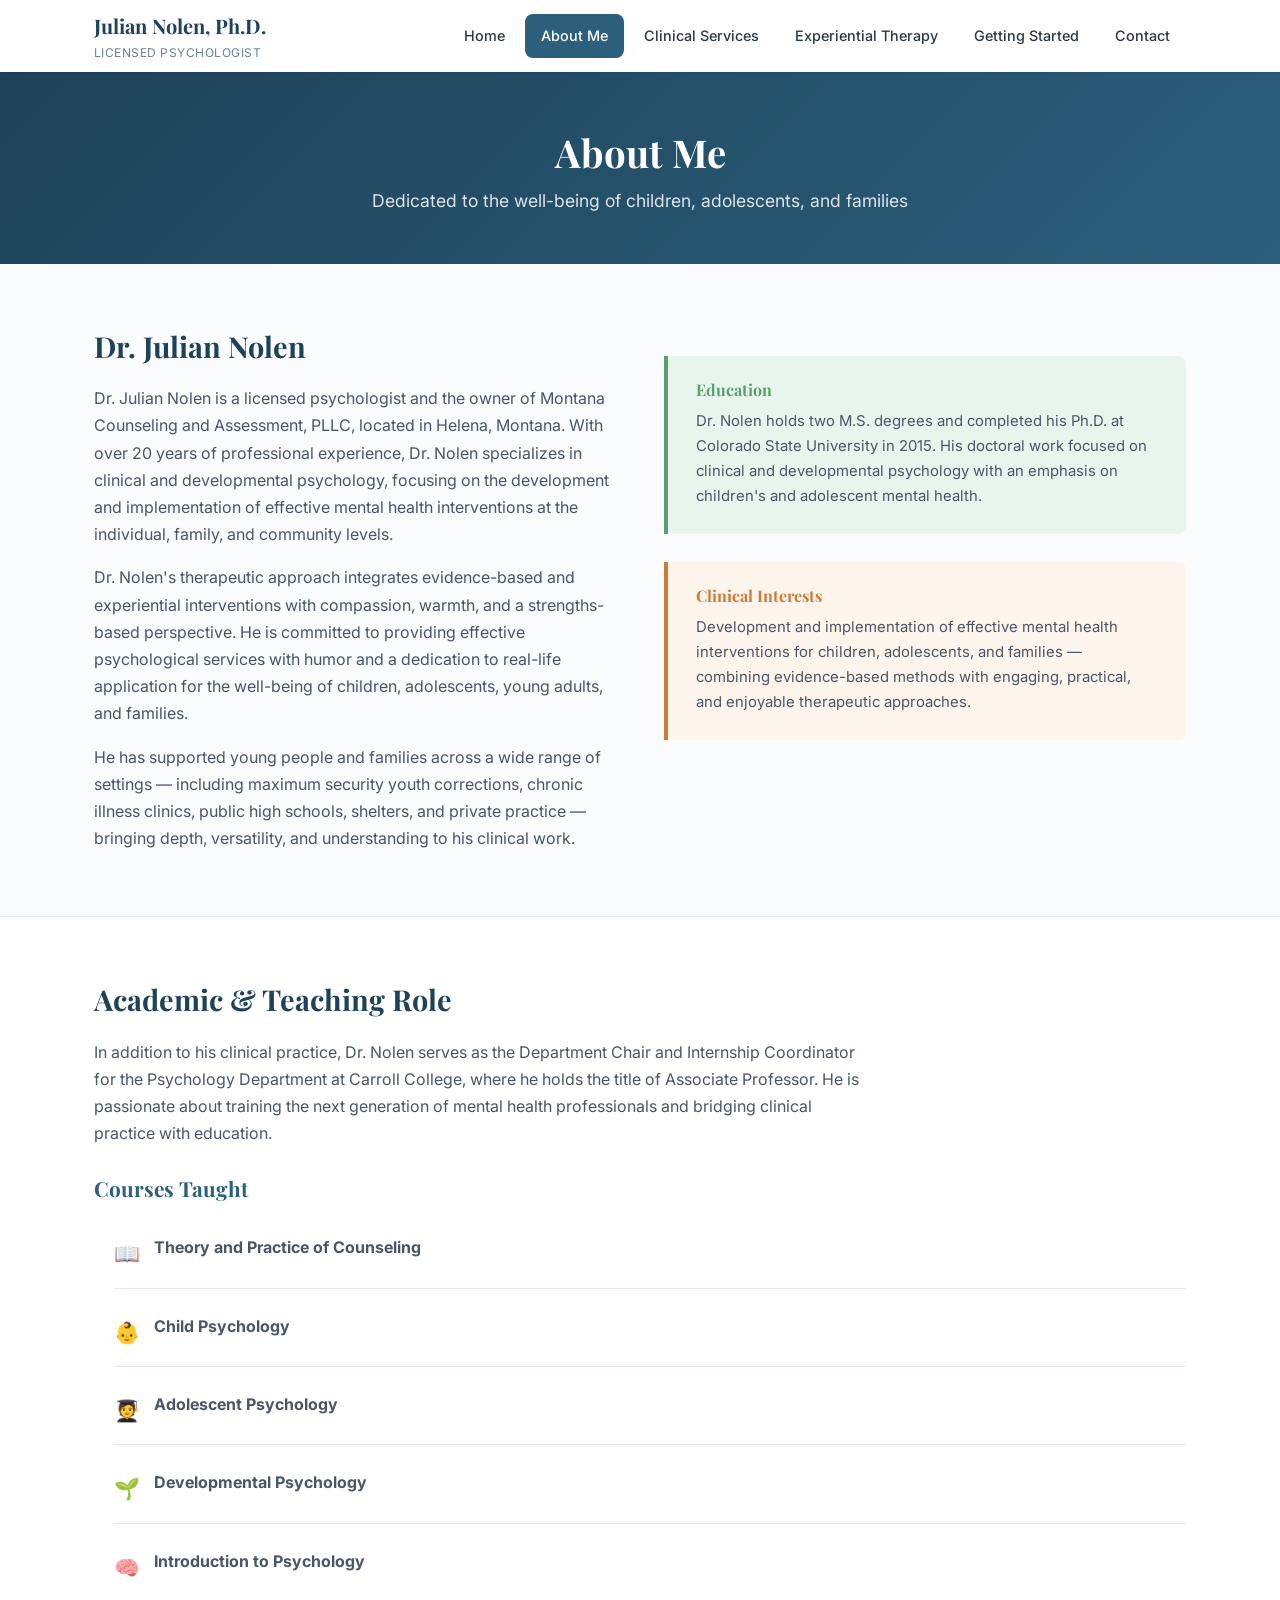
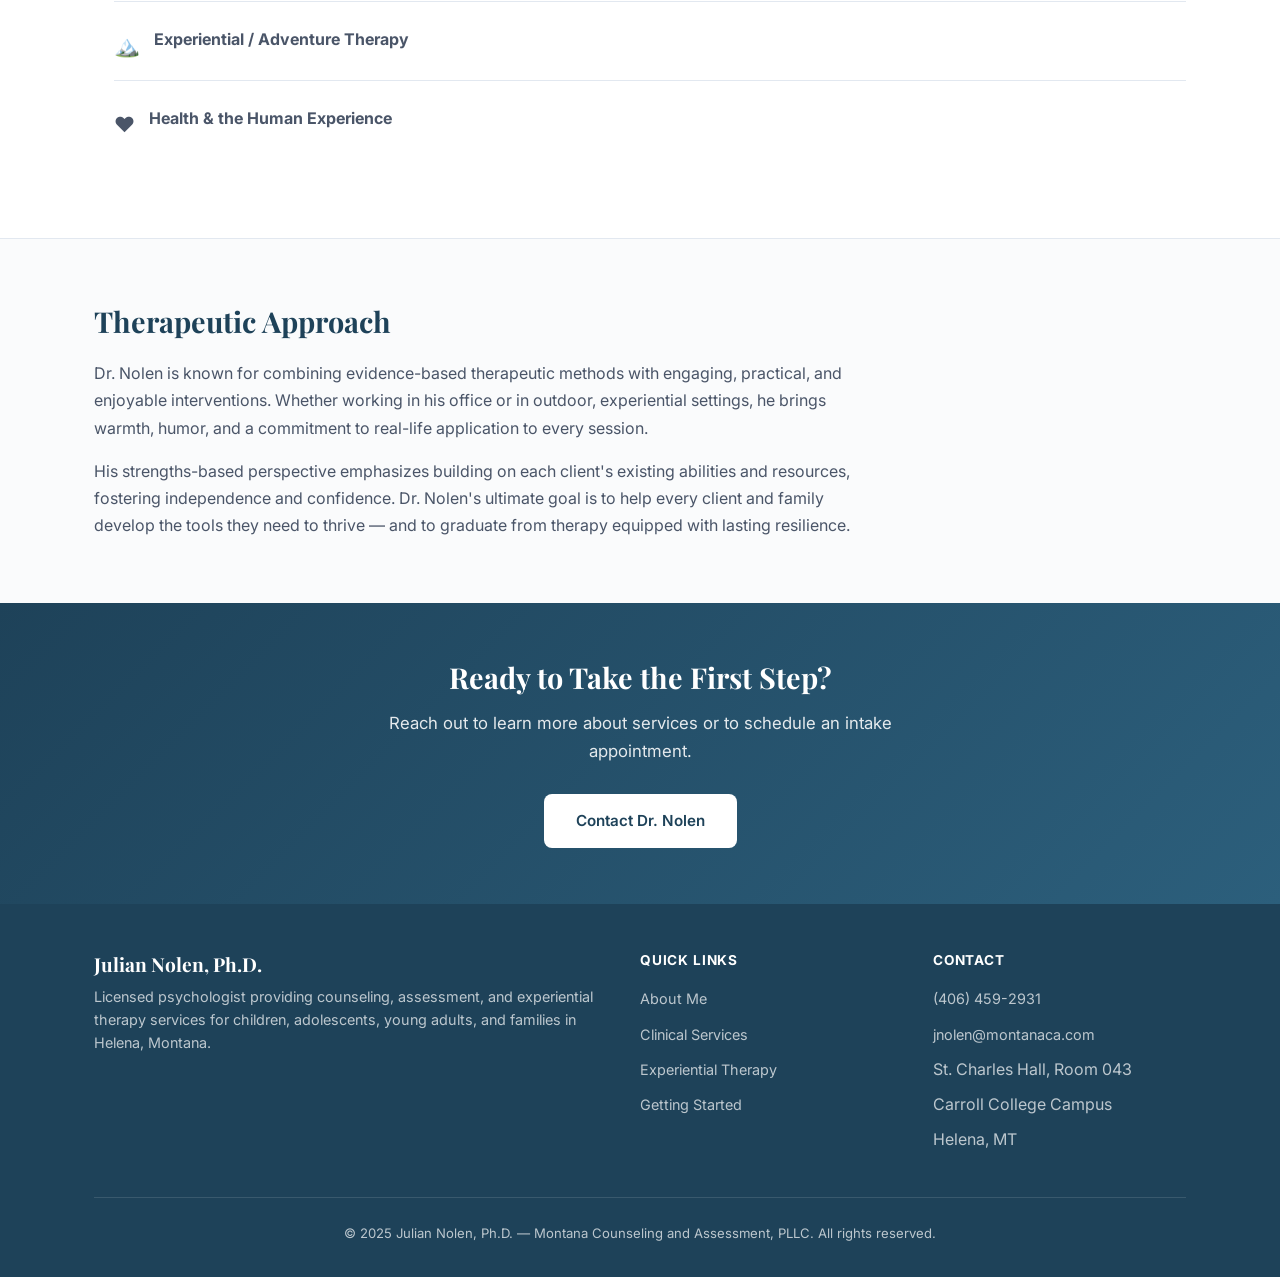
==== about.html @ 80edbf6d "Build complete professional website for Dr. Julian Nolen's clinical practice Create 6-page static we" ====
<!DOCTYPE html>
<html lang="en">
<head>
  <meta charset="UTF-8">
  <meta name="viewport" content="width=device-width, initial-scale=1.0">
  <meta name="description" content="Learn about Dr. Julian Nolen — licensed psychologist, Associate Professor at Carroll College, with over 20 years of experience supporting children, adolescents, and families.">
  <title>About Me — Julian Nolen, Ph.D.</title>
  <link rel="preconnect" href="https://fonts.googleapis.com">
  <link rel="preconnect" href="https://fonts.gstatic.com" crossorigin>
  <link href="https://fonts.googleapis.com/css2?family=Inter:wght@300;400;500;600;700&family=Playfair+Display:wght@500;600;700&display=swap" rel="stylesheet">
  <link rel="stylesheet" href="styles.css">
</head>
<body>

  <!-- Header -->
  <header class="site-header">
    <div class="container">
      <a href="index.html" class="site-logo">
        Julian Nolen, Ph.D.
        <span>Licensed Psychologist</span>
      </a>
      <button class="nav-toggle" aria-label="Open navigation menu" onclick="document.querySelector('.main-nav').classList.toggle('open')">
        <span></span><span></span><span></span>
      </button>
      <nav class="main-nav" aria-label="Main navigation">
        <ul>
          <li><a href="index.html">Home</a></li>
          <li><a href="about.html" class="active">About Me</a></li>
          <li><a href="clinical-services.html">Clinical Services</a></li>
          <li><a href="experiential-therapy.html">Experiential Therapy</a></li>
          <li><a href="getting-started.html">Getting Started</a></li>
          <li><a href="contact.html">Contact</a></li>
        </ul>
      </nav>
    </div>
  </header>

  <!-- Page Header -->
  <section class="page-header">
    <div class="container">
      <h1>About Me</h1>
      <p>Dedicated to the well-being of children, adolescents, and families</p>
    </div>
  </section>

  <!-- Bio -->
  <section class="content-section">
    <div class="container">
      <div class="two-col">
        <div>
          <h2>Dr. Julian Nolen</h2>
          <p>Dr. Julian Nolen is a licensed psychologist and the owner of Montana Counseling and Assessment, PLLC, located in Helena, Montana. With over 20 years of professional experience, Dr. Nolen specializes in clinical and developmental psychology, focusing on the development and implementation of effective mental health interventions at the individual, family, and community levels.</p>
          <p>Dr. Nolen's therapeutic approach integrates evidence-based and experiential interventions with compassion, warmth, and a strengths-based perspective. He is committed to providing effective psychological services with humor and a dedication to real-life application for the well-being of children, adolescents, young adults, and families.</p>
          <p>He has supported young people and families across a wide range of settings — including maximum security youth corrections, chronic illness clinics, public high schools, shelters, and private practice — bringing depth, versatility, and understanding to his clinical work.</p>
        </div>
        <div>
          <div class="info-box info-box--green">
            <h4>Education</h4>
            <p>Dr. Nolen holds two M.S. degrees and completed his Ph.D. at Colorado State University in 2015. His doctoral work focused on clinical and developmental psychology with an emphasis on children's and adolescent mental health.</p>
          </div>
          <div class="info-box">
            <h4>Clinical Interests</h4>
            <p>Development and implementation of effective mental health interventions for children, adolescents, and families — combining evidence-based methods with engaging, practical, and enjoyable therapeutic approaches.</p>
          </div>
        </div>
      </div>
    </div>
  </section>

  <!-- Academic Role -->
  <section class="content-section" style="background:var(--color-white);">
    <div class="container">
      <h2>Academic &amp; Teaching Role</h2>
      <p>In addition to his clinical practice, Dr. Nolen serves as the Department Chair and Internship Coordinator for the Psychology Department at Carroll College, where he holds the title of Associate Professor. He is passionate about training the next generation of mental health professionals and bridging clinical practice with education.</p>

      <h3 style="margin-top:28px;">Courses Taught</h3>
      <ul class="feature-list">
        <li>
          <span class="icon">📖</span>
          <div>
            <strong>Theory and Practice of Counseling</strong>
          </div>
        </li>
        <li>
          <span class="icon">👶</span>
          <div>
            <strong>Child Psychology</strong>
          </div>
        </li>
        <li>
          <span class="icon">🧑‍🎓</span>
          <div>
            <strong>Adolescent Psychology</strong>
          </div>
        </li>
        <li>
          <span class="icon">🌱</span>
          <div>
            <strong>Developmental Psychology</strong>
          </div>
        </li>
        <li>
          <span class="icon">🧠</span>
          <div>
            <strong>Introduction to Psychology</strong>
          </div>
        </li>
        <li>
          <span class="icon">🏔️</span>
          <div>
            <strong>Experiential / Adventure Therapy</strong>
          </div>
        </li>
        <li>
          <span class="icon">❤️</span>
          <div>
            <strong>Health &amp; the Human Experience</strong>
          </div>
        </li>
      </ul>
    </div>
  </section>

  <!-- Approach -->
  <section class="content-section">
    <div class="container">
      <h2>Therapeutic Approach</h2>
      <p>Dr. Nolen is known for combining evidence-based therapeutic methods with engaging, practical, and enjoyable interventions. Whether working in his office or in outdoor, experiential settings, he brings warmth, humor, and a commitment to real-life application to every session.</p>
      <p>His strengths-based perspective emphasizes building on each client's existing abilities and resources, fostering independence and confidence. Dr. Nolen's ultimate goal is to help every client and family develop the tools they need to thrive — and to graduate from therapy equipped with lasting resilience.</p>
    </div>
  </section>

  <!-- CTA -->
  <section class="cta-banner">
    <div class="container">
      <h2>Ready to Take the First Step?</h2>
      <p>Reach out to learn more about services or to schedule an intake appointment.</p>
      <a href="contact.html" class="btn btn--primary">Contact Dr. Nolen</a>
    </div>
  </section>

  <!-- Footer -->
  <footer class="site-footer">
    <div class="container">
      <div class="footer-grid">
        <div class="footer-brand">
          <h3>Julian Nolen, Ph.D.</h3>
          <p>Licensed psychologist providing counseling, assessment, and experiential therapy services for children, adolescents, young adults, and families in Helena, Montana.</p>
        </div>
        <div>
          <h4>Quick Links</h4>
          <ul>
            <li><a href="about.html">About Me</a></li>
            <li><a href="clinical-services.html">Clinical Services</a></li>
            <li><a href="experiential-therapy.html">Experiential Therapy</a></li>
            <li><a href="getting-started.html">Getting Started</a></li>
          </ul>
        </div>
        <div>
          <h4>Contact</h4>
          <ul>
            <li><a href="tel:+14064592931">(406) 459-2931</a></li>
            <li><a href="mailto:jnolen@montanaca.com">jnolen@montanaca.com</a></li>
            <li>St. Charles Hall, Room 043</li>
            <li>Carroll College Campus</li>
            <li>Helena, MT</li>
          </ul>
        </div>
      </div>
      <div class="footer-bottom">
        <p>&copy; 2025 Julian Nolen, Ph.D. &mdash; Montana Counseling and Assessment, PLLC. All rights reserved.</p>
      </div>
    </div>
  </footer>

</body>
</html>
---- styles.css ----
/* ============================================
   Dr. Julian Nolen, Ph.D. — Professional Website
   ============================================ */

/* --- CSS Custom Properties --- */
:root {
  --color-primary: #2c5f7c;
  --color-primary-dark: #1e4259;
  --color-primary-light: #3d7fa3;
  --color-accent: #5a9e6f;
  --color-accent-light: #e8f5ec;
  --color-warm: #c97b3a;
  --color-warm-light: #fdf5ec;
  --color-bg: #fafbfc;
  --color-white: #ffffff;
  --color-text: #2d3748;
  --color-text-light: #4a5568;
  --color-text-muted: #718096;
  --color-border: #e2e8f0;
  --color-hero-overlay: rgba(30, 66, 89, 0.82);
  --font-heading: 'Playfair Display', Georgia, 'Times New Roman', serif;
  --font-body: 'Inter', -apple-system, BlinkMacSystemFont, 'Segoe UI', Roboto, sans-serif;
  --shadow-sm: 0 1px 3px rgba(0,0,0,0.08);
  --shadow-md: 0 4px 12px rgba(0,0,0,0.1);
  --shadow-lg: 0 10px 30px rgba(0,0,0,0.12);
  --radius: 8px;
  --max-width: 1140px;
}

/* --- Reset & Base --- */
*, *::before, *::after {
  margin: 0;
  padding: 0;
  box-sizing: border-box;
}

html {
  scroll-behavior: smooth;
  font-size: 16px;
}

body {
  font-family: var(--font-body);
  color: var(--color-text);
  background: var(--color-bg);
  line-height: 1.7;
  -webkit-font-smoothing: antialiased;
}

img {
  max-width: 100%;
  height: auto;
  display: block;
}

a {
  color: var(--color-primary);
  text-decoration: none;
  transition: color 0.2s ease;
}

a:hover {
  color: var(--color-primary-light);
}

h1, h2, h3, h4 {
  font-family: var(--font-heading);
  color: var(--color-primary-dark);
  line-height: 1.3;
}

/* --- Utility --- */
.container {
  max-width: var(--max-width);
  margin: 0 auto;
  padding: 0 24px;
}

.section {
  padding: 80px 0;
}

.section--alt {
  background: var(--color-white);
}

.text-center {
  text-align: center;
}

.sr-only {
  position: absolute;
  width: 1px;
  height: 1px;
  margin: -1px;
  padding: 0;
  overflow: hidden;
  clip: rect(0,0,0,0);
  border: 0;
}

/* --- Header / Navigation --- */
.site-header {
  background: var(--color-white);
  box-shadow: var(--shadow-sm);
  position: sticky;
  top: 0;
  z-index: 100;
}

.site-header .container {
  display: flex;
  align-items: center;
  justify-content: space-between;
  padding-top: 0;
  padding-bottom: 0;
  min-height: 72px;
}

.site-logo {
  font-family: var(--font-heading);
  font-size: 1.25rem;
  font-weight: 700;
  color: var(--color-primary-dark);
  white-space: nowrap;
}

.site-logo span {
  display: block;
  font-family: var(--font-body);
  font-size: 0.75rem;
  font-weight: 400;
  color: var(--color-text-muted);
  letter-spacing: 0.04em;
  text-transform: uppercase;
}

/* Hamburger toggle */
.nav-toggle {
  display: none;
  background: none;
  border: none;
  cursor: pointer;
  padding: 8px;
}

.nav-toggle span {
  display: block;
  width: 24px;
  height: 2px;
  background: var(--color-primary-dark);
  margin: 5px 0;
  transition: transform 0.3s ease, opacity 0.3s ease;
}

.main-nav ul {
  list-style: none;
  display: flex;
  gap: 4px;
}

.main-nav a {
  display: block;
  padding: 10px 16px;
  font-size: 0.9rem;
  font-weight: 500;
  color: var(--color-text);
  border-radius: var(--radius);
  transition: background 0.2s ease, color 0.2s ease;
}

.main-nav a:hover,
.main-nav a.active {
  background: var(--color-primary);
  color: var(--color-white);
}

/* --- Hero Section --- */
.hero {
  background: linear-gradient(135deg, var(--color-primary-dark) 0%, var(--color-primary) 50%, var(--color-accent) 100%);
  color: var(--color-white);
  padding: 100px 0 80px;
  text-align: center;
  position: relative;
  overflow: hidden;
}

.hero::before {
  content: '';
  position: absolute;
  top: -50%;
  right: -30%;
  width: 600px;
  height: 600px;
  background: rgba(255,255,255,0.04);
  border-radius: 50%;
}

.hero::after {
  content: '';
  position: absolute;
  bottom: -40%;
  left: -20%;
  width: 500px;
  height: 500px;
  background: rgba(255,255,255,0.03);
  border-radius: 50%;
}

.hero .container {
  position: relative;
  z-index: 1;
}

.hero h1 {
  font-size: 3rem;
  color: var(--color-white);
  margin-bottom: 8px;
  font-weight: 700;
}

.hero .subtitle {
  font-size: 1.2rem;
  font-weight: 300;
  opacity: 0.92;
  margin-bottom: 12px;
}

.hero .tagline {
  font-size: 1.05rem;
  opacity: 0.8;
  font-style: italic;
  margin-bottom: 32px;
}

.hero .btn {
  font-size: 1rem;
}

/* --- Buttons --- */
.btn {
  display: inline-block;
  padding: 14px 32px;
  font-family: var(--font-body);
  font-size: 0.95rem;
  font-weight: 600;
  border-radius: var(--radius);
  border: none;
  cursor: pointer;
  transition: background 0.25s ease, transform 0.15s ease, box-shadow 0.25s ease;
  text-align: center;
}

.btn:hover {
  transform: translateY(-1px);
  box-shadow: var(--shadow-md);
}

.btn--primary {
  background: var(--color-white);
  color: var(--color-primary-dark);
}

.btn--primary:hover {
  background: #f0f4f8;
  color: var(--color-primary-dark);
}

.btn--accent {
  background: var(--color-accent);
  color: var(--color-white);
}

.btn--accent:hover {
  background: #4d8c60;
  color: var(--color-white);
}

.btn--outline {
  background: transparent;
  color: var(--color-primary);
  border: 2px solid var(--color-primary);
}

.btn--outline:hover {
  background: var(--color-primary);
  color: var(--color-white);
}

/* --- Cards --- */
.card-grid {
  display: grid;
  grid-template-columns: repeat(auto-fit, minmax(300px, 1fr));
  gap: 28px;
  margin-top: 40px;
}

.card {
  background: var(--color-white);
  border-radius: var(--radius);
  padding: 36px 28px;
  box-shadow: var(--shadow-sm);
  border: 1px solid var(--color-border);
  transition: box-shadow 0.3s ease, transform 0.2s ease;
}

.card:hover {
  box-shadow: var(--shadow-md);
  transform: translateY(-3px);
}

.card__icon {
  font-size: 2.2rem;
  margin-bottom: 16px;
}

.card h3 {
  font-size: 1.25rem;
  margin-bottom: 12px;
}

.card p {
  color: var(--color-text-light);
  font-size: 0.95rem;
}

.card .btn {
  margin-top: 20px;
}

/* --- Page Header (inner pages) --- */
.page-header {
  background: linear-gradient(135deg, var(--color-primary-dark) 0%, var(--color-primary) 100%);
  color: var(--color-white);
  padding: 56px 0 48px;
  text-align: center;
}

.page-header h1 {
  font-size: 2.4rem;
  color: var(--color-white);
  margin-bottom: 8px;
}

.page-header p {
  font-size: 1.1rem;
  opacity: 0.85;
  max-width: 600px;
  margin: 0 auto;
}

/* --- Content Layout --- */
.content-section {
  padding: 64px 0;
}

.content-section + .content-section {
  border-top: 1px solid var(--color-border);
}

.content-section h2 {
  font-size: 1.8rem;
  margin-bottom: 20px;
}

.content-section h3 {
  font-size: 1.3rem;
  margin-bottom: 12px;
  color: var(--color-primary);
}

.content-section p {
  color: var(--color-text-light);
  max-width: 780px;
  margin-bottom: 16px;
}

.content-section p:last-child {
  margin-bottom: 0;
}

.content-section ul {
  margin: 16px 0 16px 20px;
  color: var(--color-text-light);
}

.content-section li {
  margin-bottom: 8px;
}

/* Two-column layout */
.two-col {
  display: grid;
  grid-template-columns: 1fr 1fr;
  gap: 48px;
  align-items: start;
}

/* --- Steps / Process --- */
.steps {
  counter-reset: step-counter;
  margin-top: 40px;
}

.step {
  display: flex;
  gap: 24px;
  margin-bottom: 36px;
  align-items: flex-start;
}

.step__number {
  flex-shrink: 0;
  width: 52px;
  height: 52px;
  background: var(--color-primary);
  color: var(--color-white);
  border-radius: 50%;
  display: flex;
  align-items: center;
  justify-content: center;
  font-family: var(--font-heading);
  font-size: 1.4rem;
  font-weight: 700;
}

.step__content h3 {
  font-size: 1.15rem;
  margin-bottom: 6px;
  color: var(--color-primary-dark);
}

.step__content p {
  color: var(--color-text-light);
  font-size: 0.95rem;
}

/* --- Feature List --- */
.feature-list {
  list-style: none;
  margin: 0;
  padding: 0;
}

.feature-list li {
  padding: 16px 0;
  border-bottom: 1px solid var(--color-border);
  display: flex;
  gap: 14px;
  align-items: flex-start;
}

.feature-list li:last-child {
  border-bottom: none;
}

.feature-list .icon {
  font-size: 1.3rem;
  flex-shrink: 0;
  margin-top: 2px;
}

/* --- Info Box --- */
.info-box {
  background: var(--color-warm-light);
  border-left: 4px solid var(--color-warm);
  padding: 24px 28px;
  border-radius: 0 var(--radius) var(--radius) 0;
  margin: 28px 0;
}

.info-box h4 {
  color: var(--color-warm);
  margin-bottom: 8px;
  font-size: 1rem;
}

.info-box p {
  color: var(--color-text-light);
  font-size: 0.93rem;
  margin-bottom: 0;
}

.info-box--green {
  background: var(--color-accent-light);
  border-left-color: var(--color-accent);
}

.info-box--green h4 {
  color: var(--color-accent);
}

/* --- Contact Grid --- */
.contact-grid {
  display: grid;
  grid-template-columns: 1fr 1fr;
  gap: 40px;
  margin-top: 40px;
}

.contact-info-card {
  background: var(--color-white);
  border-radius: var(--radius);
  padding: 32px;
  box-shadow: var(--shadow-sm);
  border: 1px solid var(--color-border);
}

.contact-info-card h3 {
  font-size: 1.2rem;
  margin-bottom: 20px;
  color: var(--color-primary-dark);
}

.contact-detail {
  display: flex;
  gap: 14px;
  margin-bottom: 18px;
  align-items: flex-start;
}

.contact-detail:last-child {
  margin-bottom: 0;
}

.contact-detail .icon {
  font-size: 1.2rem;
  flex-shrink: 0;
  margin-top: 3px;
  color: var(--color-primary);
}

.contact-detail strong {
  display: block;
  font-size: 0.85rem;
  text-transform: uppercase;
  letter-spacing: 0.04em;
  color: var(--color-text-muted);
  margin-bottom: 2px;
}

.contact-detail a,
.contact-detail span {
  font-size: 0.95rem;
  color: var(--color-text);
}

.contact-detail a:hover {
  color: var(--color-primary);
}

/* Map container */
.map-container {
  border-radius: var(--radius);
  overflow: hidden;
  height: 300px;
  margin-top: 20px;
  border: 1px solid var(--color-border);
}

.map-container iframe {
  width: 100%;
  height: 100%;
  border: none;
}

/* --- Insurance Grid --- */
.insurance-grid {
  display: flex;
  flex-wrap: wrap;
  gap: 12px;
  margin-top: 16px;
}

.insurance-badge {
  background: var(--color-white);
  border: 1px solid var(--color-border);
  padding: 10px 20px;
  border-radius: var(--radius);
  font-size: 0.9rem;
  font-weight: 500;
  color: var(--color-text);
}

/* --- CTA Banner --- */
.cta-banner {
  background: linear-gradient(135deg, var(--color-primary-dark), var(--color-primary));
  color: var(--color-white);
  text-align: center;
  padding: 56px 24px;
}

.cta-banner h2 {
  color: var(--color-white);
  font-size: 1.8rem;
  margin-bottom: 12px;
}

.cta-banner p {
  opacity: 0.88;
  max-width: 560px;
  margin: 0 auto 28px;
  font-size: 1.05rem;
}

/* --- Footer --- */
.site-footer {
  background: var(--color-primary-dark);
  color: rgba(255,255,255,0.7);
  padding: 48px 0 32px;
}

.footer-grid {
  display: grid;
  grid-template-columns: 2fr 1fr 1fr;
  gap: 40px;
  margin-bottom: 36px;
}

.footer-brand h3 {
  font-size: 1.2rem;
  color: var(--color-white);
  margin-bottom: 8px;
}

.footer-brand p {
  font-size: 0.9rem;
  line-height: 1.6;
}

.site-footer h4 {
  color: var(--color-white);
  font-family: var(--font-body);
  font-size: 0.85rem;
  text-transform: uppercase;
  letter-spacing: 0.06em;
  margin-bottom: 16px;
}

.site-footer ul {
  list-style: none;
}

.site-footer li {
  margin-bottom: 8px;
}

.site-footer a {
  color: rgba(255,255,255,0.7);
  font-size: 0.9rem;
}

.site-footer a:hover {
  color: var(--color-white);
}

.footer-bottom {
  border-top: 1px solid rgba(255,255,255,0.12);
  padding-top: 24px;
  text-align: center;
  font-size: 0.82rem;
}

/* --- Responsive --- */
@media (max-width: 900px) {
  .two-col,
  .contact-grid {
    grid-template-columns: 1fr;
  }

  .footer-grid {
    grid-template-columns: 1fr;
    gap: 28px;
  }

  .hero h1 {
    font-size: 2.2rem;
  }

  .page-header h1 {
    font-size: 1.9rem;
  }
}

@media (max-width: 768px) {
  .nav-toggle {
    display: block;
  }

  .main-nav {
    display: none;
    position: absolute;
    top: 72px;
    left: 0;
    right: 0;
    background: var(--color-white);
    box-shadow: var(--shadow-md);
    padding: 16px 0;
  }

  .main-nav.open {
    display: block;
  }

  .main-nav ul {
    flex-direction: column;
    gap: 0;
  }

  .main-nav a {
    padding: 12px 24px;
    border-radius: 0;
  }

  .hero {
    padding: 64px 0 56px;
  }

  .hero h1 {
    font-size: 2rem;
  }

  .section {
    padding: 48px 0;
  }

  .content-section {
    padding: 40px 0;
  }

  .card-grid {
    grid-template-columns: 1fr;
  }

  .step {
    flex-direction: column;
    gap: 12px;
  }
}
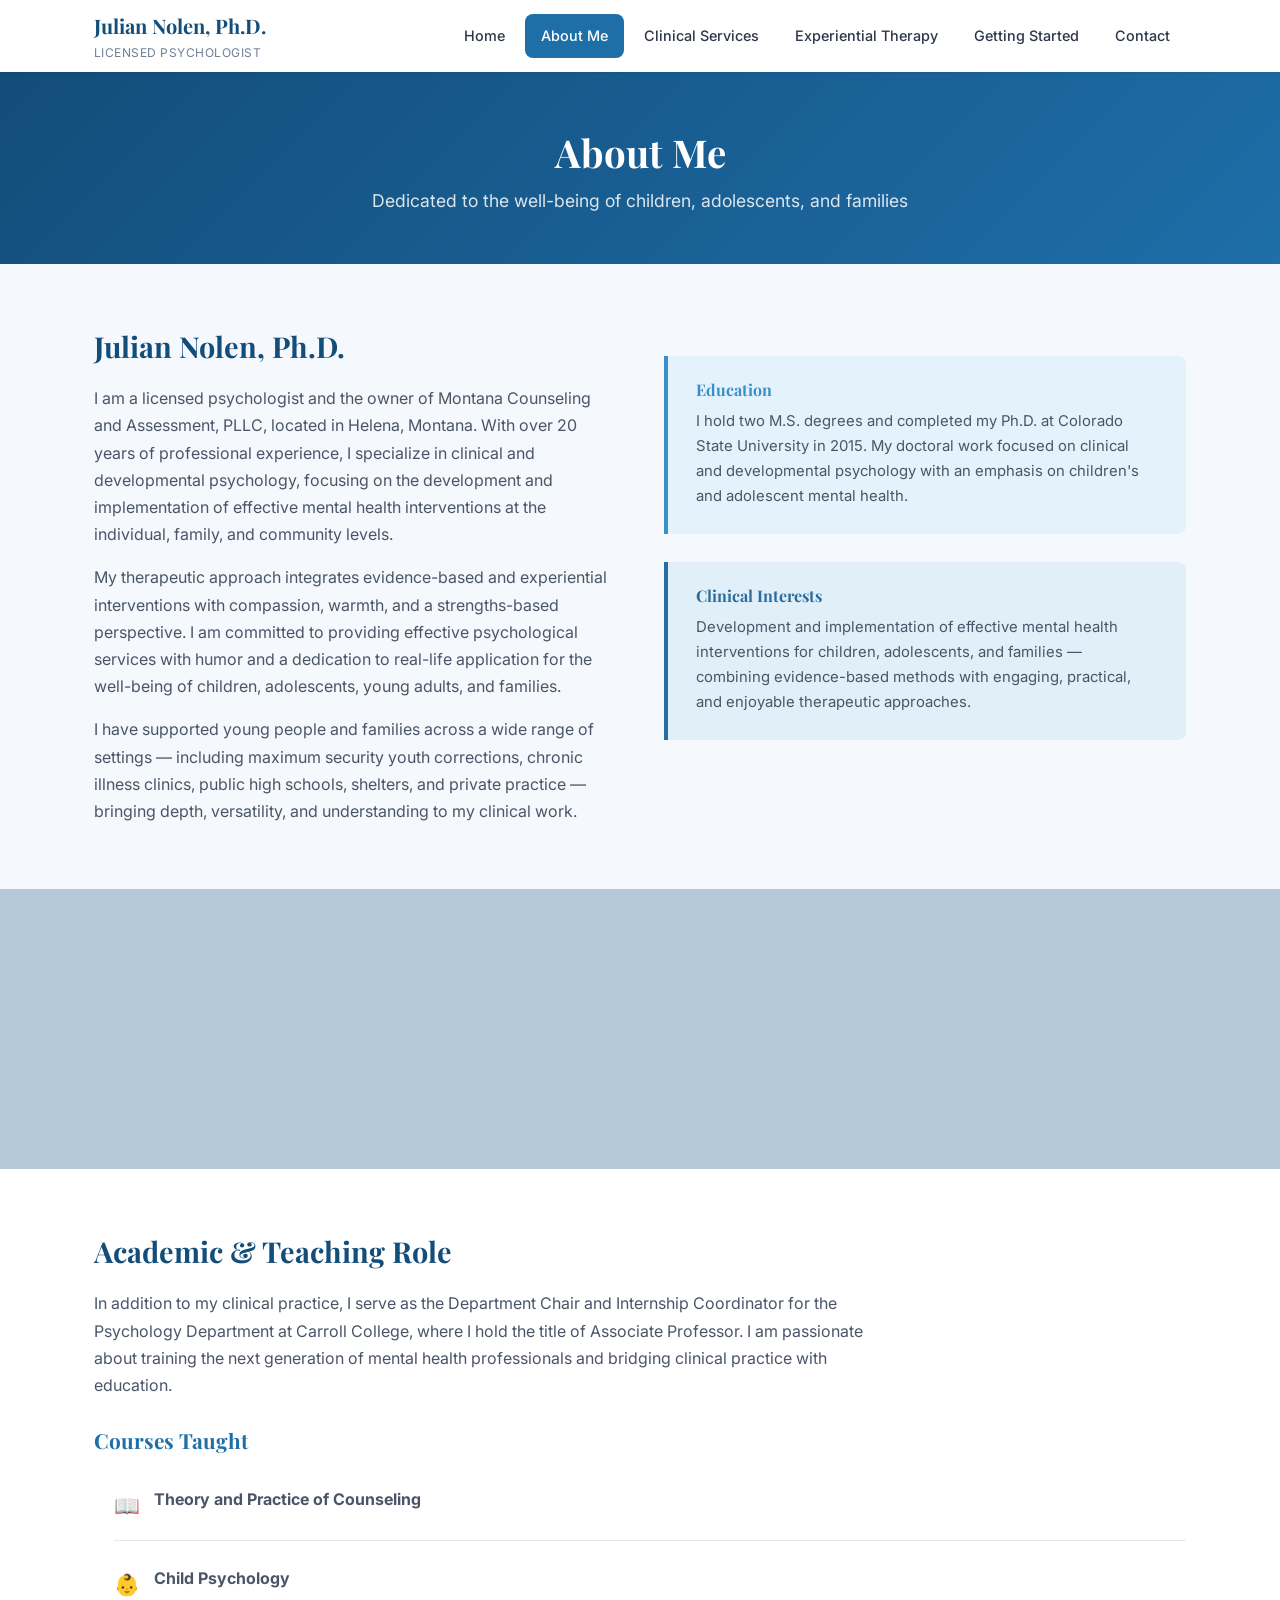
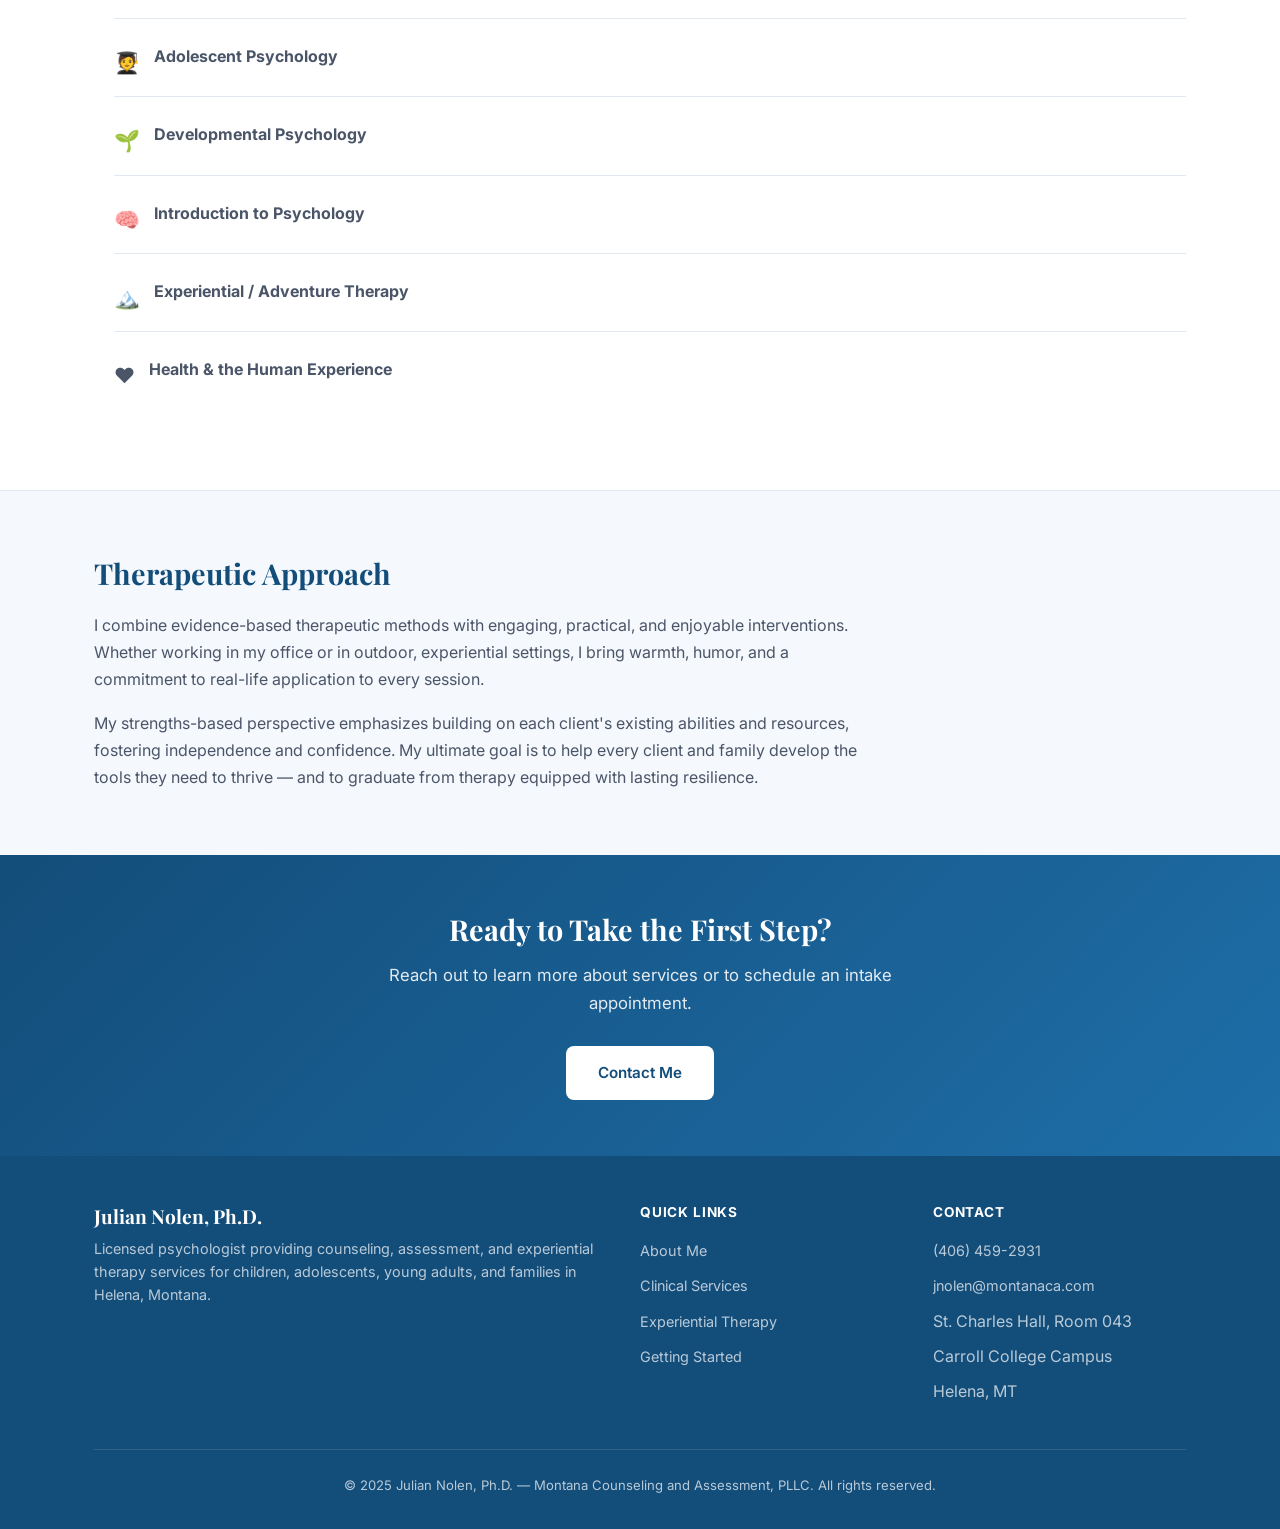
==== commit 97efddd3: "Convert to first-person voice, shift to blue color scheme, add nature imagery Co-authored-by: AlphaC" ====
--- a/about.html
+++ b/about.html
@@ -48,15 +48,15 @@
     <div class="container">
       <div class="two-col">
         <div>
-          <h2>Dr. Julian Nolen</h2>
-          <p>Dr. Julian Nolen is a licensed psychologist and the owner of Montana Counseling and Assessment, PLLC, located in Helena, Montana. With over 20 years of professional experience, Dr. Nolen specializes in clinical and developmental psychology, focusing on the development and implementation of effective mental health interventions at the individual, family, and community levels.</p>
-          <p>Dr. Nolen's therapeutic approach integrates evidence-based and experiential interventions with compassion, warmth, and a strengths-based perspective. He is committed to providing effective psychological services with humor and a dedication to real-life application for the well-being of children, adolescents, young adults, and families.</p>
-          <p>He has supported young people and families across a wide range of settings — including maximum security youth corrections, chronic illness clinics, public high schools, shelters, and private practice — bringing depth, versatility, and understanding to his clinical work.</p>
+          <h2>Julian Nolen, Ph.D.</h2>
+          <p>I am a licensed psychologist and the owner of Montana Counseling and Assessment, PLLC, located in Helena, Montana. With over 20 years of professional experience, I specialize in clinical and developmental psychology, focusing on the development and implementation of effective mental health interventions at the individual, family, and community levels.</p>
+          <p>My therapeutic approach integrates evidence-based and experiential interventions with compassion, warmth, and a strengths-based perspective. I am committed to providing effective psychological services with humor and a dedication to real-life application for the well-being of children, adolescents, young adults, and families.</p>
+          <p>I have supported young people and families across a wide range of settings — including maximum security youth corrections, chronic illness clinics, public high schools, shelters, and private practice — bringing depth, versatility, and understanding to my clinical work.</p>
         </div>
         <div>
           <div class="info-box info-box--green">
             <h4>Education</h4>
-            <p>Dr. Nolen holds two M.S. degrees and completed his Ph.D. at Colorado State University in 2015. His doctoral work focused on clinical and developmental psychology with an emphasis on children's and adolescent mental health.</p>
+            <p>I hold two M.S. degrees and completed my Ph.D. at Colorado State University in 2015. My doctoral work focused on clinical and developmental psychology with an emphasis on children's and adolescent mental health.</p>
           </div>
           <div class="info-box">
             <h4>Clinical Interests</h4>
@@ -67,13 +67,16 @@
     </div>
   </section>
 
+  <!-- Nature Strip -->
+  <div class="nature-strip" role="img" aria-label="Mountain lake landscape in Montana"></div>
+
   <!-- Academic Role -->
-  <section class="content-section" style="background:var(--color-white);">
+  <section class="content-section section--alt">
     <div class="container">
       <h2>Academic &amp; Teaching Role</h2>
-      <p>In addition to his clinical practice, Dr. Nolen serves as the Department Chair and Internship Coordinator for the Psychology Department at Carroll College, where he holds the title of Associate Professor. He is passionate about training the next generation of mental health professionals and bridging clinical practice with education.</p>
+      <p>In addition to my clinical practice, I serve as the Department Chair and Internship Coordinator for the Psychology Department at Carroll College, where I hold the title of Associate Professor. I am passionate about training the next generation of mental health professionals and bridging clinical practice with education.</p>
 
-      <h3 style="margin-top:28px;">Courses Taught</h3>
+      <h3 class="mt-md">Courses Taught</h3>
       <ul class="feature-list">
         <li>
           <span class="icon">📖</span>
@@ -125,8 +128,8 @@
   <section class="content-section">
     <div class="container">
       <h2>Therapeutic Approach</h2>
-      <p>Dr. Nolen is known for combining evidence-based therapeutic methods with engaging, practical, and enjoyable interventions. Whether working in his office or in outdoor, experiential settings, he brings warmth, humor, and a commitment to real-life application to every session.</p>
-      <p>His strengths-based perspective emphasizes building on each client's existing abilities and resources, fostering independence and confidence. Dr. Nolen's ultimate goal is to help every client and family develop the tools they need to thrive — and to graduate from therapy equipped with lasting resilience.</p>
+      <p>I combine evidence-based therapeutic methods with engaging, practical, and enjoyable interventions. Whether working in my office or in outdoor, experiential settings, I bring warmth, humor, and a commitment to real-life application to every session.</p>
+      <p>My strengths-based perspective emphasizes building on each client's existing abilities and resources, fostering independence and confidence. My ultimate goal is to help every client and family develop the tools they need to thrive — and to graduate from therapy equipped with lasting resilience.</p>
     </div>
   </section>
 
@@ -135,7 +138,7 @@
     <div class="container">
       <h2>Ready to Take the First Step?</h2>
       <p>Reach out to learn more about services or to schedule an intake appointment.</p>
-      <a href="contact.html" class="btn btn--primary">Contact Dr. Nolen</a>
+      <a href="contact.html" class="btn btn--primary">Contact Me</a>
     </div>
   </section>
 
--- a/styles.css
+++ b/styles.css
@@ -4,14 +4,14 @@
 
 /* --- CSS Custom Properties --- */
 :root {
-  --color-primary: #2c5f7c;
-  --color-primary-dark: #1e4259;
-  --color-primary-light: #3d7fa3;
-  --color-accent: #5a9e6f;
-  --color-accent-light: #e8f5ec;
-  --color-warm: #c97b3a;
-  --color-warm-light: #fdf5ec;
-  --color-bg: #fafbfc;
+  --color-primary: #1e6ea8;
+  --color-primary-dark: #134d7a;
+  --color-primary-light: #2d8fd4;
+  --color-accent: #3a8fc7;
+  --color-accent-light: #e3f2fb;
+  --color-warm: #2a6c9e;
+  --color-warm-light: #e0eff8;
+  --color-bg: #f5f9fd;
   --color-white: #ffffff;
   --color-text: #2d3748;
   --color-text-light: #4a5568;
@@ -177,34 +177,14 @@
 
 /* --- Hero Section --- */
 .hero {
-  background: linear-gradient(135deg, var(--color-primary-dark) 0%, var(--color-primary) 50%, var(--color-accent) 100%);
-  color: var(--color-white);
-  padding: 100px 0 80px;
+  background:
+    linear-gradient(135deg, rgba(19, 77, 122, 0.82) 0%, rgba(30, 110, 168, 0.72) 100%),
+    url('https://images.unsplash.com/photo-1501854140801-50d01698950b?auto=format&fit=crop&w=1920&q=80') center/cover no-repeat;
+  color: var(--color-white);
+  padding: 120px 0 90px;
   text-align: center;
   position: relative;
   overflow: hidden;
-}
-
-.hero::before {
-  content: '';
-  position: absolute;
-  top: -50%;
-  right: -30%;
-  width: 600px;
-  height: 600px;
-  background: rgba(255,255,255,0.04);
-  border-radius: 50%;
-}
-
-.hero::after {
-  content: '';
-  position: absolute;
-  bottom: -40%;
-  left: -20%;
-  width: 500px;
-  height: 500px;
-  background: rgba(255,255,255,0.03);
-  border-radius: 50%;
 }
 
 .hero .container {
@@ -661,6 +641,51 @@
   font-size: 0.82rem;
 }
 
+/* --- Utility Modifiers --- */
+.intro-text {
+  max-width: 720px;
+  margin: 16px auto 0;
+  color: var(--color-text-light);
+  font-size: 1.05rem;
+}
+
+.mt-md {
+  margin-top: 28px;
+}
+
+.card-grid--spaced {
+  margin-top: 32px;
+}
+
+.btn-group {
+  display: flex;
+  gap: 12px;
+  justify-content: center;
+  flex-wrap: wrap;
+}
+
+.info-box--spaced {
+  margin-top: 24px;
+}
+
+/* --- Nature Image Strip --- */
+.nature-strip {
+  background: url('https://images.unsplash.com/photo-1470770841072-f978cf4d019e?auto=format&fit=crop&w=1920&q=80') center/cover no-repeat;
+  height: 280px;
+  position: relative;
+}
+
+.nature-strip::after {
+  content: '';
+  position: absolute;
+  inset: 0;
+  background: rgba(19, 77, 122, 0.28);
+}
+
+.nature-strip--river {
+  background-image: url('https://images.unsplash.com/photo-1505118380757-91f5f5632de0?auto=format&fit=crop&w=1920&q=80');
+}
+
 /* --- Responsive --- */
 @media (max-width: 900px) {
   .two-col,
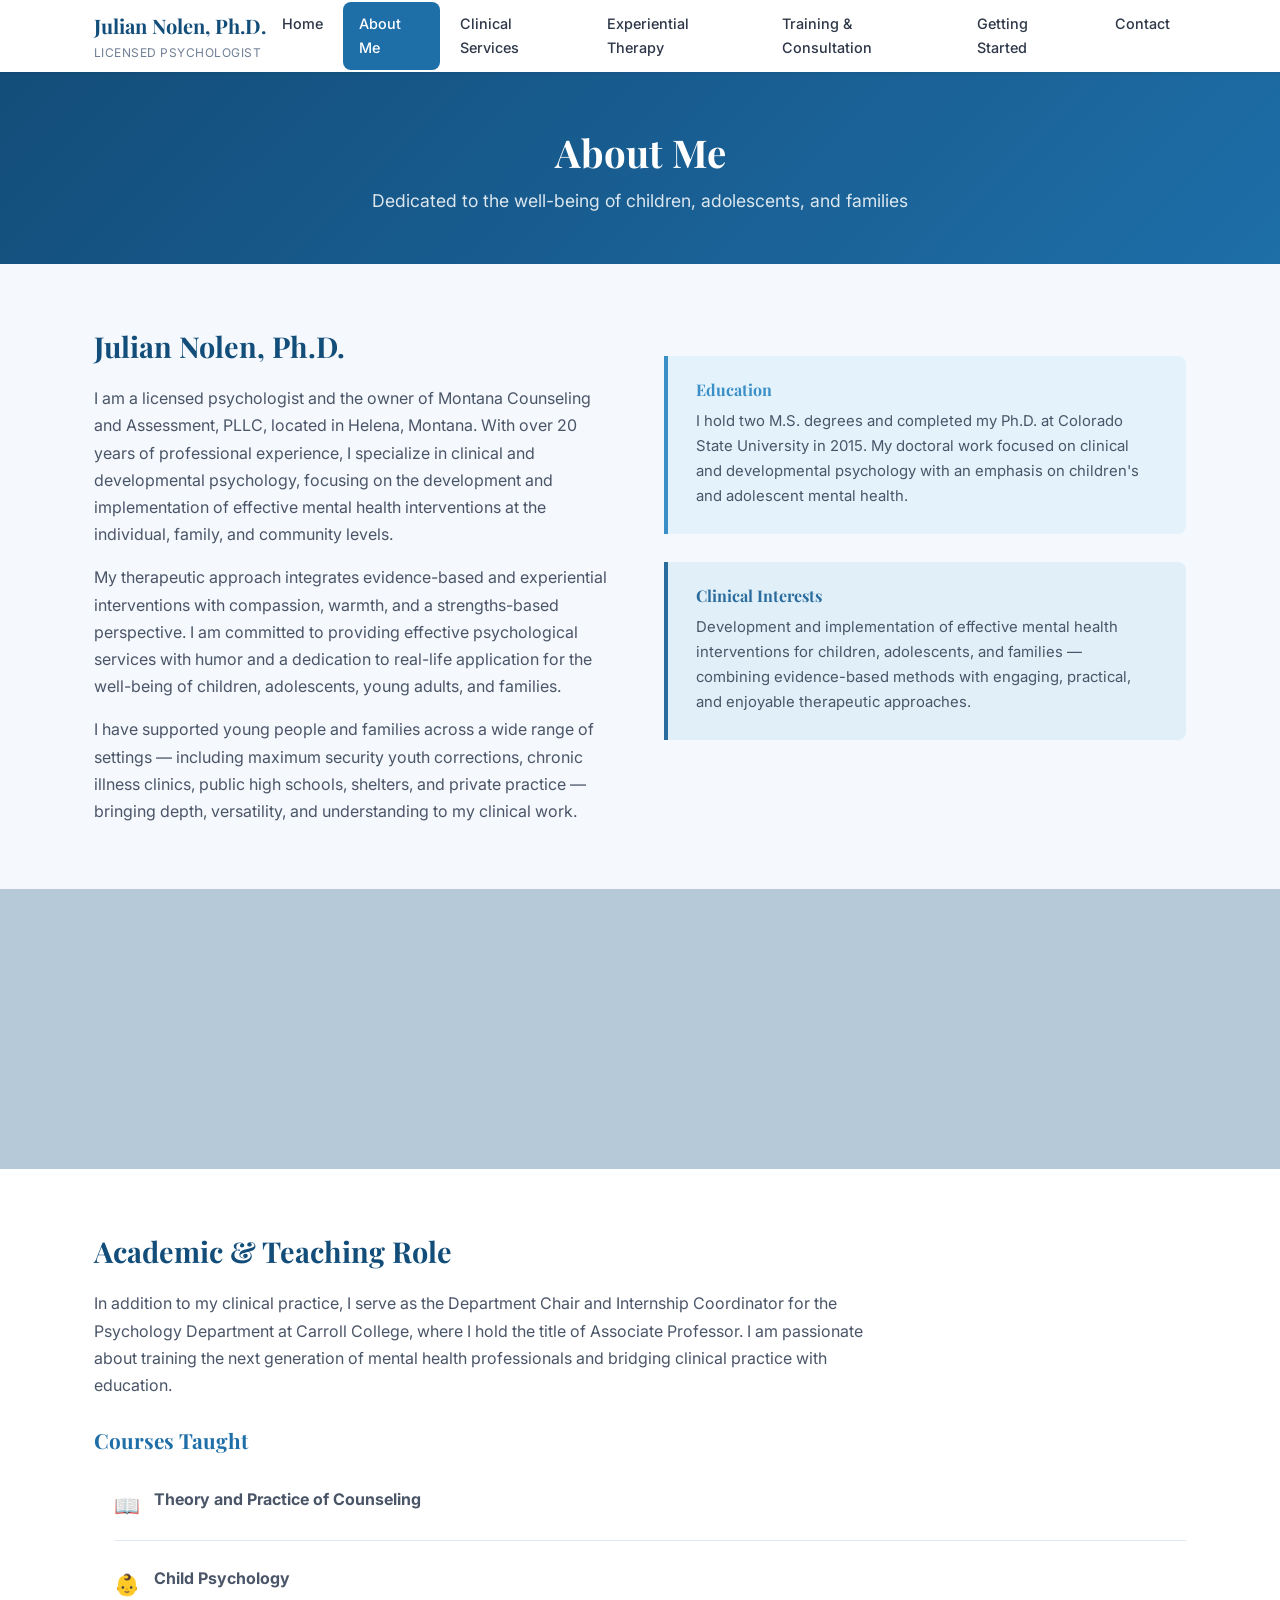
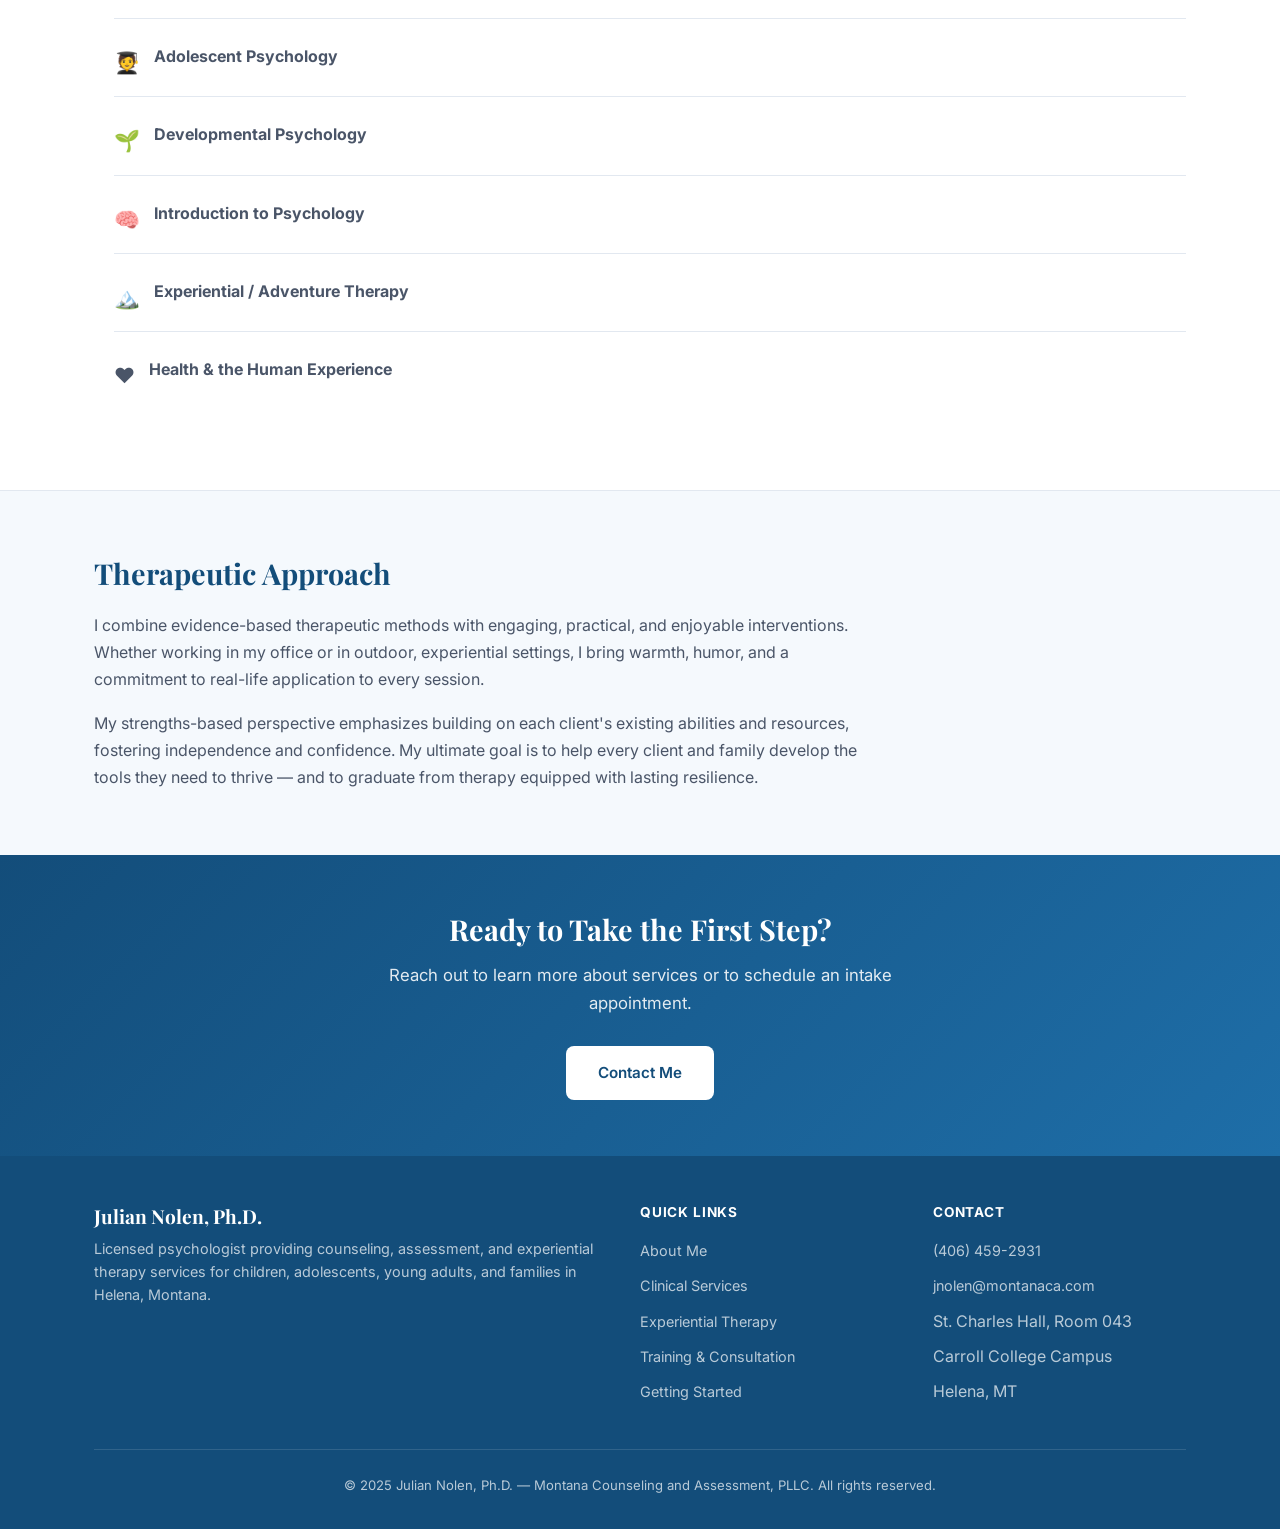
==== commit 3ca7c196: "Add Training & Consultation Services page and update all navigation links Co-authored-by: AlphaCityA" ====
--- a/about.html
+++ b/about.html
@@ -28,6 +28,7 @@
           <li><a href="about.html" class="active">About Me</a></li>
           <li><a href="clinical-services.html">Clinical Services</a></li>
           <li><a href="experiential-therapy.html">Experiential Therapy</a></li>
+          <li><a href="training-consultation.html">Training &amp; Consultation</a></li>
           <li><a href="getting-started.html">Getting Started</a></li>
           <li><a href="contact.html">Contact</a></li>
         </ul>
@@ -156,6 +157,7 @@
             <li><a href="about.html">About Me</a></li>
             <li><a href="clinical-services.html">Clinical Services</a></li>
             <li><a href="experiential-therapy.html">Experiential Therapy</a></li>
+            <li><a href="training-consultation.html">Training &amp; Consultation</a></li>
             <li><a href="getting-started.html">Getting Started</a></li>
           </ul>
         </div>
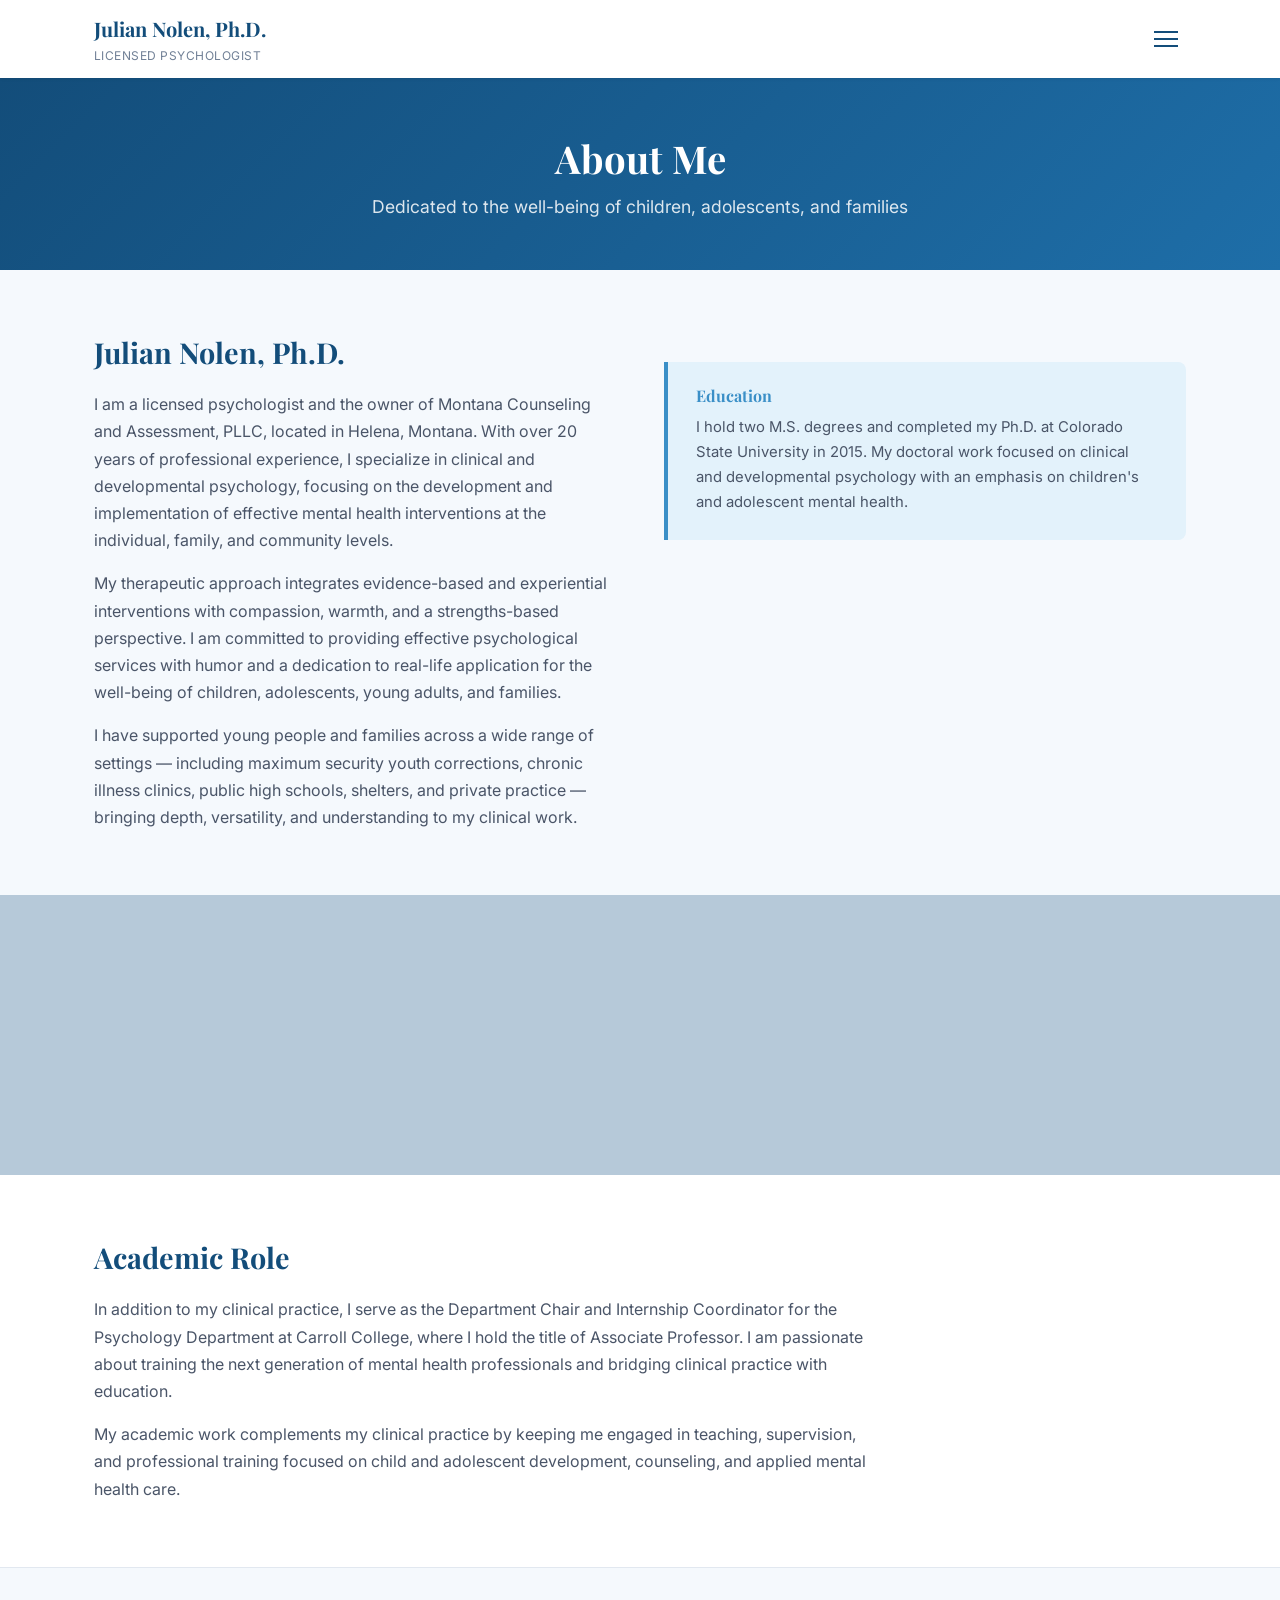
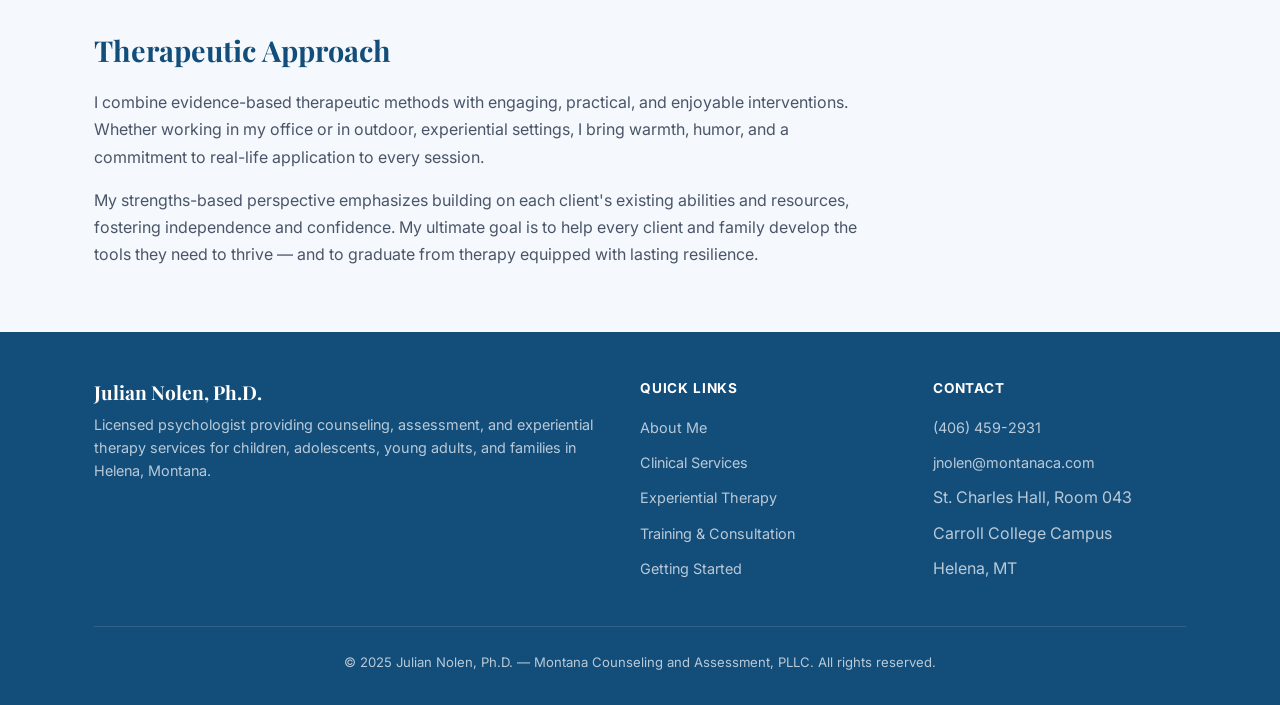
==== commit 10a43567: "Refresh website content and reduce page clutter Co-authored-by: AlphaCityAI <240833514+AlphaCityAI@u" ====
--- a/about.html
+++ b/about.html
@@ -59,10 +59,6 @@
             <h4>Education</h4>
             <p>I hold two M.S. degrees and completed my Ph.D. at Colorado State University in 2015. My doctoral work focused on clinical and developmental psychology with an emphasis on children's and adolescent mental health.</p>
           </div>
-          <div class="info-box">
-            <h4>Clinical Interests</h4>
-            <p>Development and implementation of effective mental health interventions for children, adolescents, and families — combining evidence-based methods with engaging, practical, and enjoyable therapeutic approaches.</p>
-          </div>
         </div>
       </div>
     </div>
@@ -74,54 +70,9 @@
   <!-- Academic Role -->
   <section class="content-section section--alt">
     <div class="container">
-      <h2>Academic &amp; Teaching Role</h2>
+      <h2>Academic Role</h2>
       <p>In addition to my clinical practice, I serve as the Department Chair and Internship Coordinator for the Psychology Department at Carroll College, where I hold the title of Associate Professor. I am passionate about training the next generation of mental health professionals and bridging clinical practice with education.</p>
-
-      <h3 class="mt-md">Courses Taught</h3>
-      <ul class="feature-list">
-        <li>
-          <span class="icon">📖</span>
-          <div>
-            <strong>Theory and Practice of Counseling</strong>
-          </div>
-        </li>
-        <li>
-          <span class="icon">👶</span>
-          <div>
-            <strong>Child Psychology</strong>
-          </div>
-        </li>
-        <li>
-          <span class="icon">🧑‍🎓</span>
-          <div>
-            <strong>Adolescent Psychology</strong>
-          </div>
-        </li>
-        <li>
-          <span class="icon">🌱</span>
-          <div>
-            <strong>Developmental Psychology</strong>
-          </div>
-        </li>
-        <li>
-          <span class="icon">🧠</span>
-          <div>
-            <strong>Introduction to Psychology</strong>
-          </div>
-        </li>
-        <li>
-          <span class="icon">🏔️</span>
-          <div>
-            <strong>Experiential / Adventure Therapy</strong>
-          </div>
-        </li>
-        <li>
-          <span class="icon">❤️</span>
-          <div>
-            <strong>Health &amp; the Human Experience</strong>
-          </div>
-        </li>
-      </ul>
+      <p>My academic work complements my clinical practice by keeping me engaged in teaching, supervision, and professional training focused on child and adolescent development, counseling, and applied mental health care.</p>
     </div>
   </section>
 
@@ -131,15 +82,6 @@
       <h2>Therapeutic Approach</h2>
       <p>I combine evidence-based therapeutic methods with engaging, practical, and enjoyable interventions. Whether working in my office or in outdoor, experiential settings, I bring warmth, humor, and a commitment to real-life application to every session.</p>
       <p>My strengths-based perspective emphasizes building on each client's existing abilities and resources, fostering independence and confidence. My ultimate goal is to help every client and family develop the tools they need to thrive — and to graduate from therapy equipped with lasting resilience.</p>
-    </div>
-  </section>
-
-  <!-- CTA -->
-  <section class="cta-banner">
-    <div class="container">
-      <h2>Ready to Take the First Step?</h2>
-      <p>Reach out to learn more about services or to schedule an intake appointment.</p>
-      <a href="contact.html" class="btn btn--primary">Contact Me</a>
     </div>
   </section>
 
--- a/styles.css
+++ b/styles.css
@@ -112,9 +112,10 @@
   display: flex;
   align-items: center;
   justify-content: space-between;
+  gap: 20px;
   padding-top: 0;
   padding-bottom: 0;
-  min-height: 72px;
+  min-height: 78px;
 }
 
 .site-logo {
@@ -156,12 +157,12 @@
 .main-nav ul {
   list-style: none;
   display: flex;
-  gap: 4px;
+  gap: 8px;
 }
 
 .main-nav a {
   display: block;
-  padding: 10px 16px;
+  padding: 11px 18px;
   font-size: 0.9rem;
   font-weight: 500;
   color: var(--color-text);
@@ -190,6 +191,7 @@
 .hero .container {
   position: relative;
   z-index: 1;
+  max-width: 880px;
 }
 
 .hero h1 {
@@ -215,6 +217,28 @@
 
 .hero .btn {
   font-size: 1rem;
+}
+
+.hero-actions {
+  margin-top: 8px;
+}
+
+.hero-highlights {
+  display: flex;
+  flex-wrap: wrap;
+  justify-content: center;
+  gap: 12px;
+  margin-top: 24px;
+}
+
+.hero-highlights span {
+  padding: 10px 16px;
+  border-radius: 999px;
+  background: rgba(255,255,255,0.14);
+  border: 1px solid rgba(255,255,255,0.24);
+  color: var(--color-white);
+  font-size: 0.9rem;
+  font-weight: 500;
 }
 
 /* --- Buttons --- */
@@ -252,7 +276,7 @@
 }
 
 .btn--accent:hover {
-  background: #4d8c60;
+  background: var(--color-primary-dark);
   color: var(--color-white);
 }
 
@@ -264,6 +288,17 @@
 
 .btn--outline:hover {
   background: var(--color-primary);
+  color: var(--color-white);
+}
+
+.btn--light-outline {
+  background: transparent;
+  color: var(--color-white);
+  border: 2px solid rgba(255,255,255,0.82);
+}
+
+.btn--light-outline:hover {
+  background: rgba(255,255,255,0.14);
   color: var(--color-white);
 }
 
@@ -415,6 +450,14 @@
   font-size: 0.95rem;
 }
 
+.steps--compact {
+  margin-top: 24px;
+}
+
+.steps--compact .step:last-child {
+  margin-bottom: 0;
+}
+
 /* --- Feature List --- */
 .feature-list {
   list-style: none;
@@ -438,6 +481,60 @@
   font-size: 1.3rem;
   flex-shrink: 0;
   margin-top: 2px;
+}
+
+/* --- Training List --- */
+.training-list {
+  display: grid;
+  gap: 16px;
+  margin-top: 28px;
+}
+
+.training-item {
+  background: var(--color-white);
+  border: 1px solid var(--color-border);
+  border-radius: var(--radius);
+  box-shadow: var(--shadow-sm);
+  overflow: hidden;
+}
+
+.training-item summary {
+  list-style: none;
+  cursor: pointer;
+  padding: 20px 24px;
+  font-weight: 600;
+  color: var(--color-primary-dark);
+  display: flex;
+  align-items: center;
+  justify-content: space-between;
+  gap: 16px;
+}
+
+.training-item summary::-webkit-details-marker {
+  display: none;
+}
+
+.training-item summary::after {
+  content: '+';
+  font-size: 1.4rem;
+  color: var(--color-primary);
+  flex-shrink: 0;
+}
+
+.training-item[open] summary::after {
+  content: '−';
+}
+
+.training-item summary:hover {
+  background: var(--color-accent-light);
+}
+
+.training-item__content {
+  padding: 0 24px 20px;
+}
+
+.training-item__content p {
+  margin-bottom: 0;
 }
 
 /* --- Info Box --- */
@@ -583,6 +680,15 @@
   font-size: 1.05rem;
 }
 
+.cta-banner a:not(.btn) {
+  color: var(--color-white);
+  text-decoration: underline;
+}
+
+.cta-banner a:not(.btn):hover {
+  color: rgba(255,255,255,0.82);
+}
+
 /* --- Footer --- */
 .site-footer {
   background: var(--color-primary-dark);
@@ -687,27 +793,7 @@
 }
 
 /* --- Responsive --- */
-@media (max-width: 900px) {
-  .two-col,
-  .contact-grid {
-    grid-template-columns: 1fr;
-  }
-
-  .footer-grid {
-    grid-template-columns: 1fr;
-    gap: 28px;
-  }
-
-  .hero h1 {
-    font-size: 2.2rem;
-  }
-
-  .page-header h1 {
-    font-size: 1.9rem;
-  }
-}
-
-@media (max-width: 768px) {
+@media (max-width: 1280px) {
   .nav-toggle {
     display: block;
   }
@@ -715,7 +801,7 @@
   .main-nav {
     display: none;
     position: absolute;
-    top: 72px;
+    top: 78px;
     left: 0;
     right: 0;
     background: var(--color-white);
@@ -736,7 +822,29 @@
     padding: 12px 24px;
     border-radius: 0;
   }
-
+}
+
+@media (max-width: 900px) {
+  .two-col,
+  .contact-grid {
+    grid-template-columns: 1fr;
+  }
+
+  .footer-grid {
+    grid-template-columns: 1fr;
+    gap: 28px;
+  }
+
+  .hero h1 {
+    font-size: 2.2rem;
+  }
+
+  .page-header h1 {
+    font-size: 1.9rem;
+  }
+}
+
+@media (max-width: 768px) {
   .hero {
     padding: 64px 0 56px;
   }
@@ -761,4 +869,9 @@
     flex-direction: column;
     gap: 12px;
   }
-}
+
+  .hero-highlights {
+    flex-direction: column;
+    align-items: center;
+  }
+}
